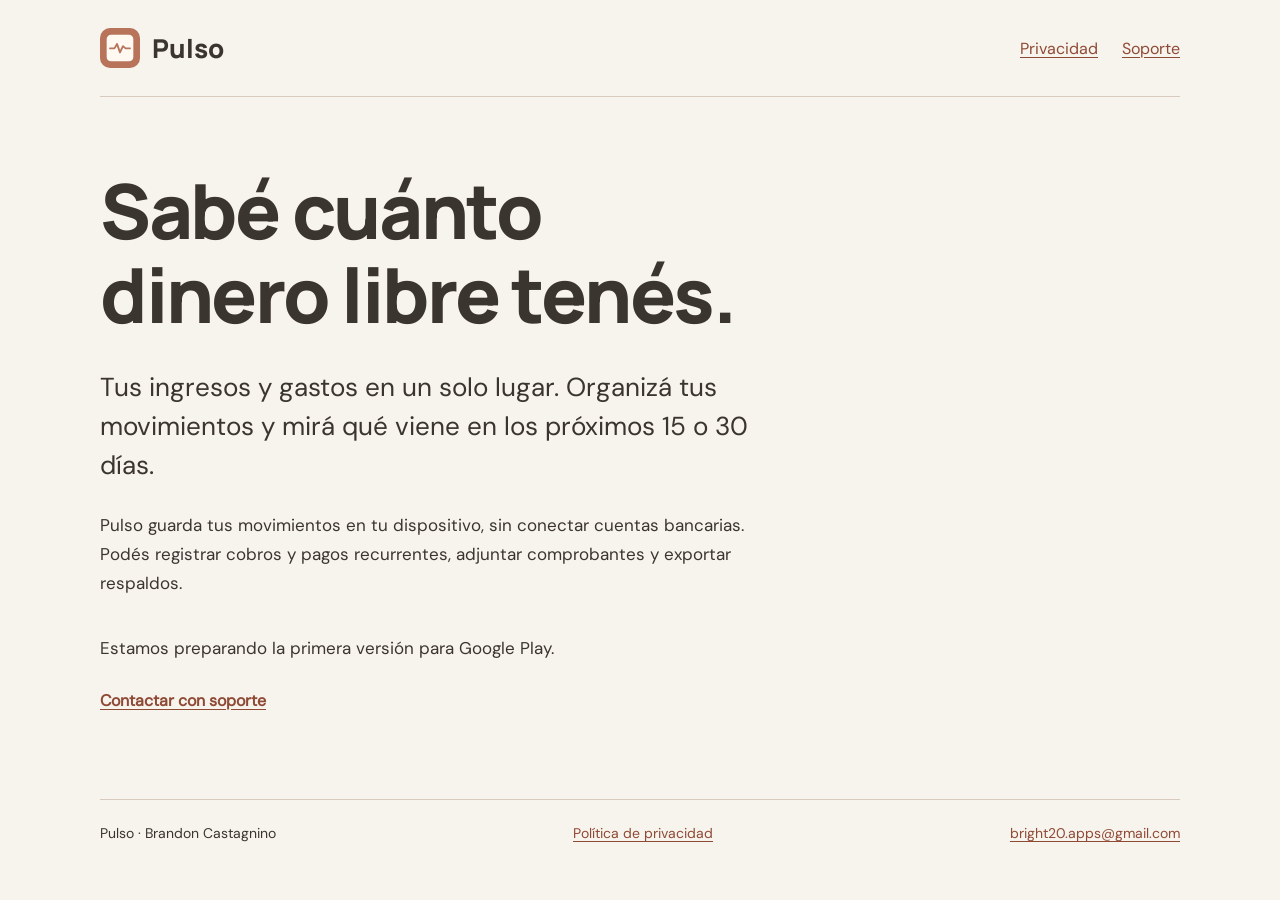
==== pulso/index.html @ 0b6ce866 "Add Pulso privacy and support to Bright20 Apps website" ====
<!doctype html>
<html lang="es">
<head>
  <meta charset="utf-8"><meta name="viewport" content="width=device-width, initial-scale=1">
  <title>Pulso · Ingresos, gastos y dinero libre</title>
  <meta name="description" content="Pulso organiza tus ingresos y gastos y proyecta tu dinero libre para los próximos 15 o 30 días.">
  <link rel="stylesheet" href="style.css"><link rel="icon" href="icon.svg" type="image/svg+xml">
</head>
<body>
  <header><a class="brand" href="index.html"><img src="icon.svg" alt="" width="40" height="40">Pulso</a><nav aria-label="Principal"><a href="privacy/">Privacidad</a><a href="mailto:bright20.apps@gmail.com">Soporte</a></nav></header>
  <main class="landing">
    <h1>Sabé cuánto<br>dinero libre tenés.</h1>
    <p class="intro">Tus ingresos y gastos en un solo lugar. Organizá tus movimientos y mirá qué viene en los próximos 15 o 30 días.</p>
    <p>Pulso guarda tus movimientos en tu dispositivo, sin conectar cuentas bancarias. Podés registrar cobros y pagos recurrentes, adjuntar comprobantes y exportar respaldos.</p>
    <p class="availability">Estamos preparando la primera versión para Google Play.</p>
    <a class="contact" href="mailto:bright20.apps@gmail.com">Contactar con soporte</a>
  </main>
  <footer><p>Pulso · Brandon Castagnino</p><a href="privacy/">Política de privacidad</a><a href="mailto:bright20.apps@gmail.com">bright20.apps@gmail.com</a></footer>
</body>
</html>
---- pulso/style.css ----
@font-face{font-family:DM;src:url(fonts/dm-sans.woff2) format("woff2");font-display:swap}
@font-face{font-family:Manrope;src:url(fonts/manrope.woff2) format("woff2");font-display:swap}
:root{color-scheme:light;--paper:#f7f3ed;--ink:#3b3530;--accent:#8f4a35;--line:#d8cbbd;font-family:DM,sans-serif;color:var(--ink);background:var(--paper)}
*{box-sizing:border-box}body{margin:0}a{color:var(--accent);text-underline-offset:.2em}a:focus-visible{outline:3px solid var(--accent);outline-offset:5px}::selection{background:#e9cbbb}
header,footer{width:min(1080px,100% - 48px);margin:auto;display:flex;align-items:center;justify-content:space-between;gap:24px}header{padding:28px 0;border-bottom:1px solid var(--line)}nav{display:flex;gap:24px}.brand{display:flex;align-items:center;gap:12px;font:800 26px Manrope,sans-serif;text-decoration:none;color:var(--ink)}.brand img{border-radius:10px}
main{width:min(1080px,100% - 48px);margin:72px auto 88px}.landing{max-width:1080px}.landing h1{font:800 clamp(40px,7vw,76px)/1.1 Manrope,sans-serif;letter-spacing:-.03em;margin:0 0 32px}.intro{font-size:clamp(20px,3vw,26px);max-width:650px;line-height:1.5}.landing p:not(.intro){max-width:650px;line-height:1.7;font-size:17px}.availability{margin-top:36px}.contact{display:inline-block;margin-top:10px;font-weight:600}.policy{max-width:740px}.policy h1{font:800 clamp(32px,5vw,48px)/1.15 Manrope,sans-serif;letter-spacing:-.025em}.policy h2{font:800 24px/1.3 Manrope,sans-serif;margin:42px 0 14px}.policy p{font-size:17px;line-height:1.75;margin:12px 0}.policy code{overflow-wrap:anywhere;font-size:.9em}footer{padding:24px 0 36px;border-top:1px solid var(--line);font-size:14px;flex-wrap:wrap}footer p{margin:0}@media(max-width:520px){header{align-items:flex-start;gap:12px}nav{gap:14px;font-size:14px;padding-top:10px}main{margin-top:48px}footer{gap:18px;align-items:flex-start;flex-direction:column}}
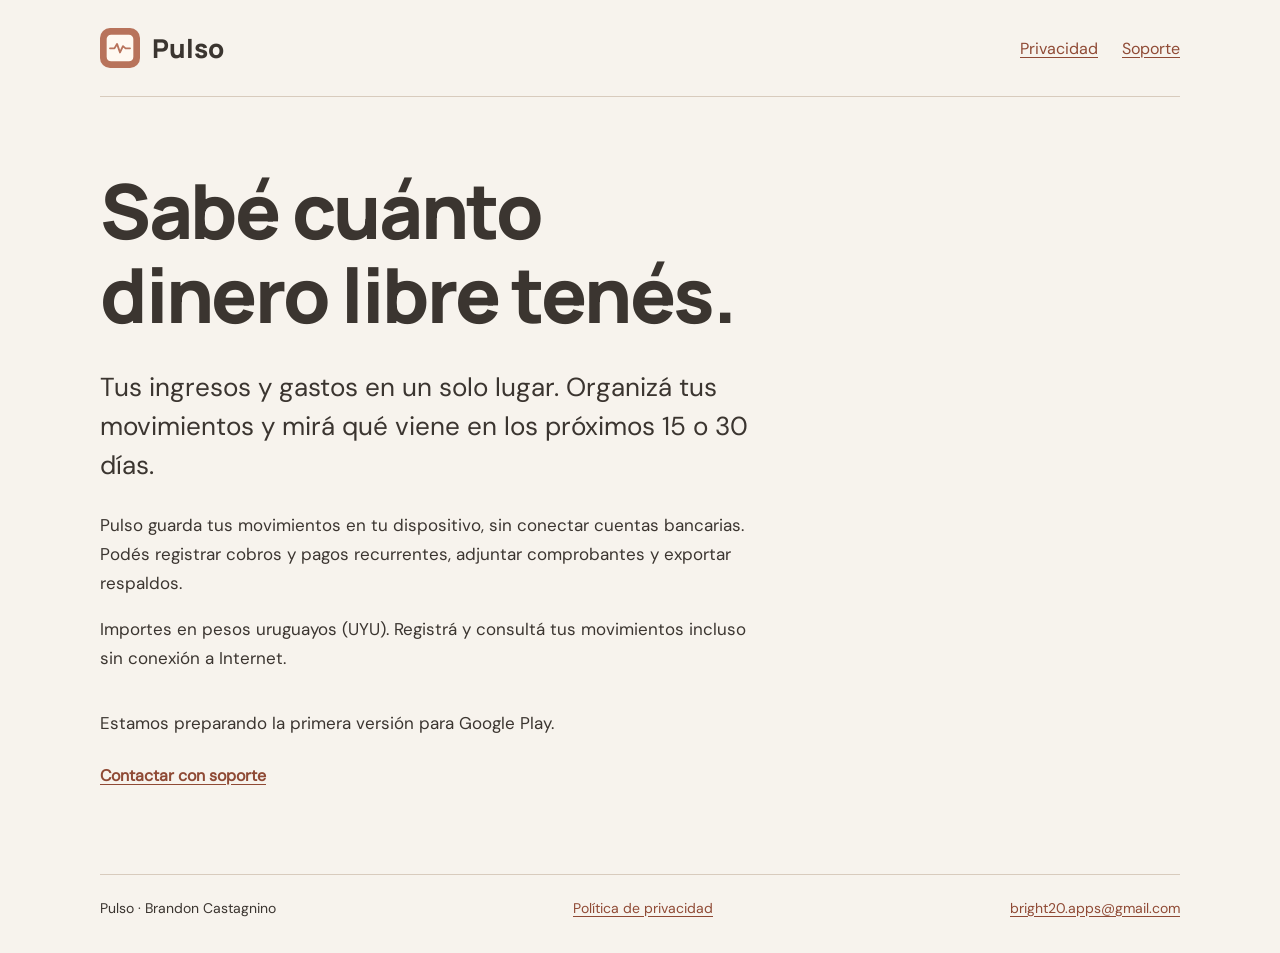
==== commit 3061560a: "Clarify Pulso currency and offline recording" ====
--- a/pulso/index.html
+++ b/pulso/index.html
@@ -12,6 +12,7 @@
     <h1>Sabé cuánto<br>dinero libre tenés.</h1>
     <p class="intro">Tus ingresos y gastos en un solo lugar. Organizá tus movimientos y mirá qué viene en los próximos 15 o 30 días.</p>
     <p>Pulso guarda tus movimientos en tu dispositivo, sin conectar cuentas bancarias. Podés registrar cobros y pagos recurrentes, adjuntar comprobantes y exportar respaldos.</p>
+    <p>Importes en pesos uruguayos (UYU). Registrá y consultá tus movimientos incluso sin conexión a Internet.</p>
     <p class="availability">Estamos preparando la primera versión para Google Play.</p>
     <a class="contact" href="mailto:bright20.apps@gmail.com">Contactar con soporte</a>
   </main>
